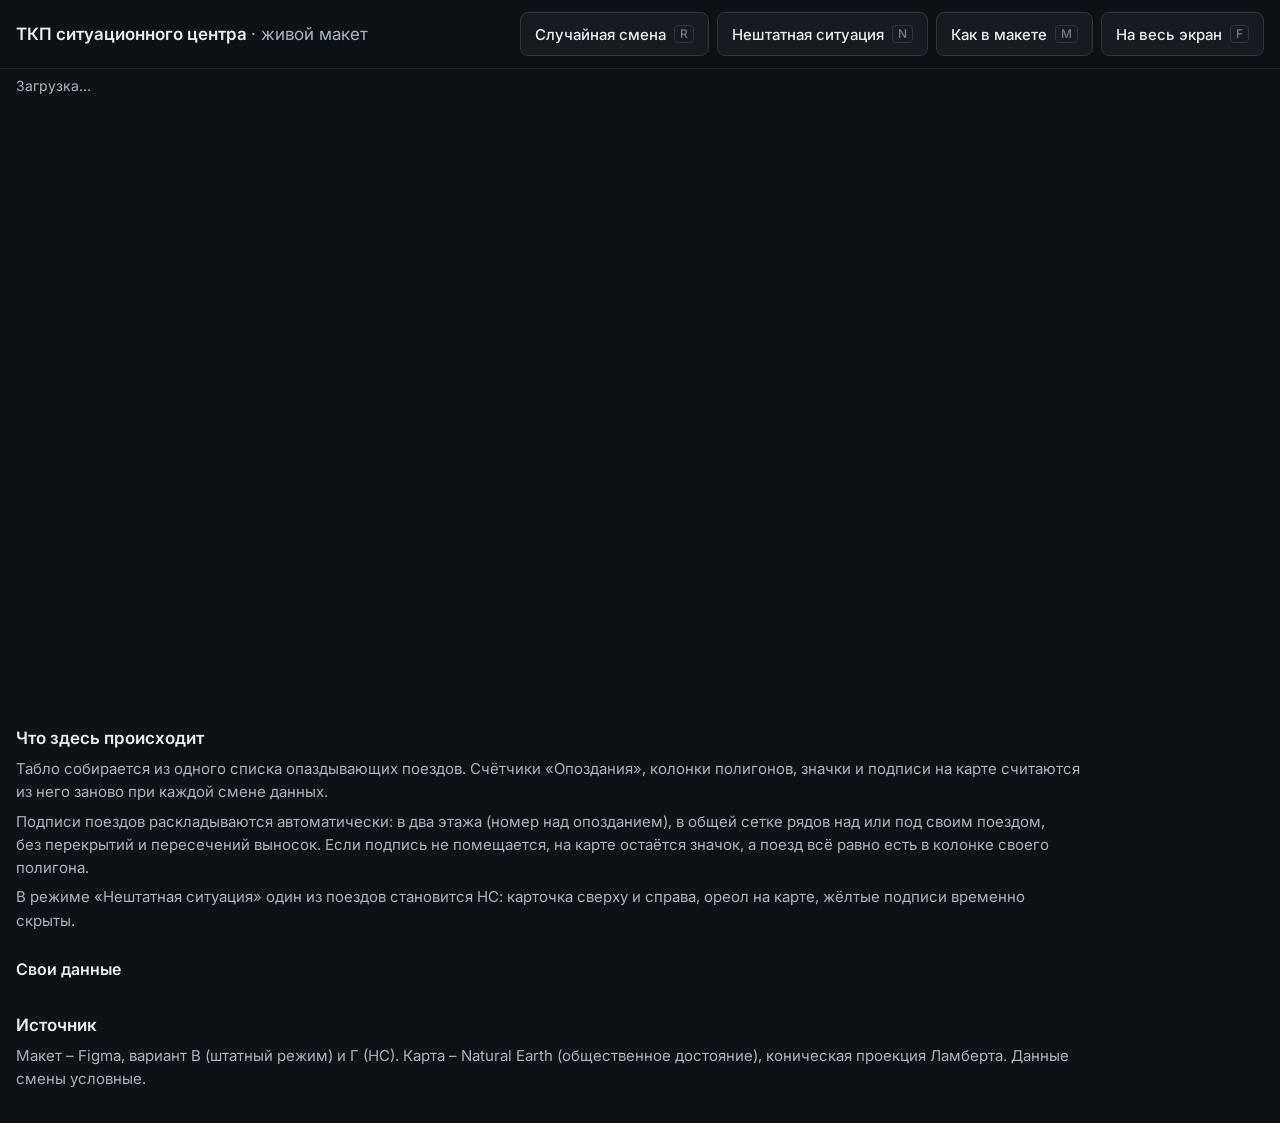
==== index.html @ 23604ded "Add files via upload" ====
<!doctype html>
<html lang="ru">
<head>
<meta charset="utf-8">
<meta name="viewport" content="width=device-width, initial-scale=1">
<title>ТКП ситуационного центра&nbsp;– демо</title>
<meta name="description" content="Табло коллективного пользования ситуационного центра железной дороги: макет, который сам пересчитывается и раскладывает подписи при любых данных смены.">
<meta property="og:title" content="ТКП ситуационного центра – демо">
<meta property="og:description" content="Табло 5400×2500 собирается из данных смены: счётчики, колонки полигонов, карта и подписи поездов.">
<link rel="preconnect" href="https://fonts.googleapis.com">
<link rel="preconnect" href="https://fonts.gstatic.com" crossorigin>
<link href="https://fonts.googleapis.com/css2?family=Inter:wght@400;500;600;700&amp;display=block" rel="stylesheet">
<link rel="stylesheet" href="css/board.css">
</head>
<body>
<header class="bar">
  <h1>ТКП ситуационного центра <span>· живой макет</span></h1>
  <div class="btns" role="group" aria-label="Управление">
    <button class="btn" id="rand" type="button">Случайная смена <kbd>R</kbd></button>
    <button class="btn" id="ns" type="button" aria-pressed="false">Нештатная ситуация <kbd>N</kbd></button>
    <button class="btn" id="sample" type="button">Как в&nbsp;макете <kbd>M</kbd></button>
    <button class="btn" id="full" type="button">На&nbsp;весь экран <kbd>F</kbd></button>
  </div>
</header>
<p class="stat" id="stat" aria-live="polite">Загрузка…</p>
<main class="stage">
  <div class="board-wrap" id="wrap"><div class="board" id="board"></div></div>
</main>
<section class="foot">
  <h2>Что здесь происходит</h2>
  <p>Табло собирается из&nbsp;одного списка опаздывающих поездов. Счётчики «Опоздания», колонки полигонов, значки и&nbsp;подписи на&nbsp;карте считаются из&nbsp;него заново при&nbsp;каждой смене данных.</p>
  <p>Подписи поездов раскладываются автоматически: в&nbsp;два этажа (номер над&nbsp;опозданием), в&nbsp;общей сетке рядов над&nbsp;или&nbsp;под&nbsp;своим поездом, без&nbsp;перекрытий и&nbsp;пересечений выносок. Если подпись не&nbsp;помещается, на&nbsp;карте остаётся значок, а&nbsp;поезд всё равно есть в&nbsp;колонке своего полигона.</p>
  <p>В&nbsp;режиме «Нештатная ситуация» один из&nbsp;поездов становится НС: карточка сверху и&nbsp;справа, ореол на&nbsp;карте, жёлтые подписи временно скрыты.</p>
  <details>
    <summary>Свои данные</summary>
    <p>Поправьте список поездов или&nbsp;другие поля и&nbsp;нажмите «Показать». Станция должна быть из&nbsp;каталога ниже.</p>
    <textarea id="json" spellcheck="false" aria-label="Данные смены в формате JSON"></textarea>
    <p><button class="btn" id="apply" type="button">Показать</button></p>
    <p class="err" id="err" hidden></p>
    <p><b>Каталог станций:</b> <span id="stations"></span></p>
  </details>
  <h2>Источник</h2>
  <p>Макет&nbsp;– Figma, вариант В&nbsp;(штатный режим) и&nbsp;Г (НС). Карта&nbsp;– Natural Earth (общественное достояние), коническая проекция Ламберта. Данные смены условные.</p>
</section>
<script type="module" src="js/app.js"></script>
</body>
</html>
---- css/board.css ----
[hidden]{display:none!important}
:root{
  --bg:#0e1116; --panel:#161b22; --line:#1f2630; --line2:#2b3440;
  --text:#e8edf2; --sec:#a9b3bf; --mut:#6e7886;
  --amb:#f2b233; --red:#ff4040; --rbg:#1a0507; --green:#3ccb7f; --orange:#ff7a1a;
  color-scheme:dark;
}
*{box-sizing:border-box;margin:0}
html{background:var(--bg)}
body{background:var(--bg);color:var(--text);font-family:Inter,system-ui,sans-serif;-webkit-font-smoothing:antialiased}
::selection{background:var(--amb);color:var(--bg)}

/* ---------- обвязка демо ---------- */
.bar{display:flex;flex-wrap:wrap;gap:10px 16px;align-items:center;padding:12px 16px;border-bottom:1px solid var(--line)}
.bar h1{font-size:17px;font-weight:600;margin-right:auto;line-height:1.3}
.bar h1 span{color:var(--sec);font-weight:400}
.btns{display:flex;flex-wrap:wrap;gap:8px}
.btn{font:500 15px/1 Inter,system-ui,sans-serif;color:var(--text);background:var(--panel);border:1px solid var(--line2);
  border-radius:8px;padding:11px 14px;cursor:pointer;min-height:44px;display:inline-flex;gap:8px;align-items:center}
.btn:hover{border-color:var(--sec)}
.btn[aria-pressed="true"]{background:#2a1013;border-color:var(--red);color:#fff}
.btn kbd{font:inherit;font-size:12px;color:var(--mut);border:1px solid var(--line2);border-radius:4px;padding:2px 5px}
.btn:focus-visible,summary:focus-visible,textarea:focus-visible{outline:3px solid var(--amb);outline-offset:2px}
.stat{font-size:14px;color:var(--sec);padding:8px 16px 0;min-height:30px;font-variant-numeric:tabular-nums}
.stat b{color:var(--text);font-weight:600}
.stage{padding:12px 16px 16px}
.board-wrap{position:relative;width:100%;aspect-ratio:5400/2500;overflow:hidden;border-radius:6px;background:var(--bg)}
.foot{padding:0 16px 32px;max-width:1100px;color:var(--sec);font-size:15px;line-height:1.55}
.foot h2{font-size:17px;color:var(--text);font-weight:600;margin:20px 0 6px}
.foot p+p{margin-top:6px}
.foot code{font-size:13px;color:var(--text)}
details{margin-top:16px}
summary{cursor:pointer;color:var(--text);font-weight:600;font-size:16px;min-height:44px;display:flex;align-items:center}
textarea{width:100%;min-height:320px;background:var(--panel);color:var(--text);border:1px solid var(--line2);border-radius:8px;
  padding:12px;font:13px/1.45 ui-monospace,Consolas,monospace;caret-color:var(--amb);border-color:var(--mut)}
.err{color:var(--red);margin-top:8px}
body.present .bar,body.present .stat,body.present .foot{display:none}
body.present .stage{padding:0}
body.present .board-wrap{border-radius:0}

/* ---------- табло 5400×2500 (координаты – px табло, как в Figma) ---------- */
.board{position:absolute;left:0;top:0;width:5400px;height:2500px;transform-origin:0 0;background:var(--bg);
  white-space:nowrap}
.board p{margin:0}
.z{position:absolute;background:var(--panel);border-radius:20px;overflow:hidden}
.row{display:flex;align-items:center}
.mk{flex:none;display:block}
.mk-r{display:inline-flex;align-items:center;justify-content:center;background:var(--red);color:var(--rbg);font-weight:700;line-height:1}
.amb{color:var(--amb)} .red{color:var(--red)} .sec{color:var(--sec)} .mut{color:var(--mut)} .sb{font-weight:600}

.z1{left:3240px;top:0;width:2160px;height:238px;background:var(--line);border-radius:0}
.z1-in{position:absolute;left:60px;top:28px;display:flex;gap:40px;align-items:center}
.z1-time{font-size:120px;font-weight:700;line-height:144px}
.z1-date{font-size:76px;font-weight:500;line-height:91px;color:var(--sec)}
.z1-fresh{display:flex;flex-direction:column;align-items:flex-end;font-size:76px;font-weight:500;line-height:91px}
.z1-fresh .row{gap:14px}
.stale{color:var(--orange)}

.z2{left:856px;top:12px;width:2360px;height:112px;z-index:2}
.z2-ok{position:absolute;left:40px;top:11px;gap:18px;font-size:75px;font-weight:600;line-height:90px}
.z2-ns{height:300px;background:#5a0f14;box-shadow:inset 0 0 0 8px var(--red);color:#fff}
.z2-ns>.mk-r{position:absolute;left:56px;top:70px}
.ns-title,.ns-min{position:absolute;top:21px;font-size:96px;font-weight:700;line-height:110px}
.ns-sub,.ns-min-sub{position:absolute;top:167px;font-size:75px;line-height:86px}
.ns-title,.ns-sub{left:256px}
.ns-min,.ns-min-sub{right:120px;text-align:right}

.z3{left:3240px;top:262px;width:1304px;height:370px;padding:5px 44px}
.z3-row{display:flex;justify-content:space-between;align-items:center;font-size:75px;line-height:90px}
.z3-row .row{gap:16px}
.z3-head{color:var(--sec)} .z3-head p:first-child{font-weight:500}
.z3-num{font-size:80px;line-height:90px} .z3-num b{font-weight:600} .z3-num .sep{color:var(--sec)}

.z4{left:856px;top:148px;width:2360px;height:1410px}
.map-base,.map-svg{position:absolute;left:0;top:0;width:2360px;height:1410px}
.map-mk{position:absolute}
.lbl{position:absolute;height:180px;padding:4px 16px;background:rgba(14,17,22,.85);border-radius:12px;display:flex;flex-direction:column;
  justify-content:center;font-size:75px;font-weight:600;line-height:1.15;overflow:hidden}
.lbl-ns{width:390px;height:100px;flex-direction:row;align-items:center;gap:22px;background:rgba(26,5,7,.95);box-shadow:inset 0 0 0 5px var(--red)}

.z5{left:3240px;top:656px;width:1304px;height:906px;padding:2px 44px;font-size:73px;line-height:88px}
.z5 hr{border:0;height:3px;background:var(--line2);margin:0}
.z5 .kv{display:flex;justify-content:space-between;align-items:baseline;padding-top:4px;color:var(--sec)}
.z5 .kv .row{gap:14px}
.z5 .kv b{font-size:90px;line-height:100px;font-weight:600;color:var(--text)}
.z5 .kv b.amb{color:var(--amb)}
.z5 .sub{color:var(--sec)}
.z5 .sub:last-child{padding-bottom:4px}
.z5-ns{padding:74px 44px;box-shadow:inset 0 0 0 8px var(--red);color:var(--text);display:flex;flex-direction:column;gap:14px}
.z5-ns hr{background:var(--line);margin:20px 0}
.z5-ns .log{display:flex;gap:20px} .z5-ns .log .t{width:200px;color:var(--sec);font-weight:500}
.z5-ns .log.next{font-weight:600} .z5-ns .log.next .t{color:var(--amb);font-weight:600}

.z6{top:1582px;width:718px;height:906px;padding:12px 20px}
.z6-name{font-size:73px;font-weight:600;line-height:87px}
.z6 .st{gap:12px;font-size:73px;font-weight:500;line-height:87px}
.z6-tr{font-size:57px;line-height:68px;color:var(--sec)}
.z6 hr{border:0;height:3px;background:var(--line);margin:14px 0 10px}
.t-row{display:flex;gap:12px;font-size:57px;line-height:68px;overflow:hidden}
.t-row b{font-weight:600;flex:none}
.t-row span{min-width:0;overflow:hidden;text-overflow:ellipsis}

.z7,.z8{background:none;display:flex;flex-direction:column;gap:24px;width:820px;border-radius:0;overflow:hidden}
.z7{left:12px;top:12px;height:2126px} .z8{left:4568px;top:262px;height:1876px}
.card{background:var(--panel);border-radius:20px;padding:28px 20px 32px 28px;font-size:76px;line-height:91px;white-space:normal}
.card .name{font-weight:600}
.card .ev{display:flex;gap:14px;align-items:flex-start;color:var(--amb);font-weight:500}
.card .ev .mk{margin-top:16px}
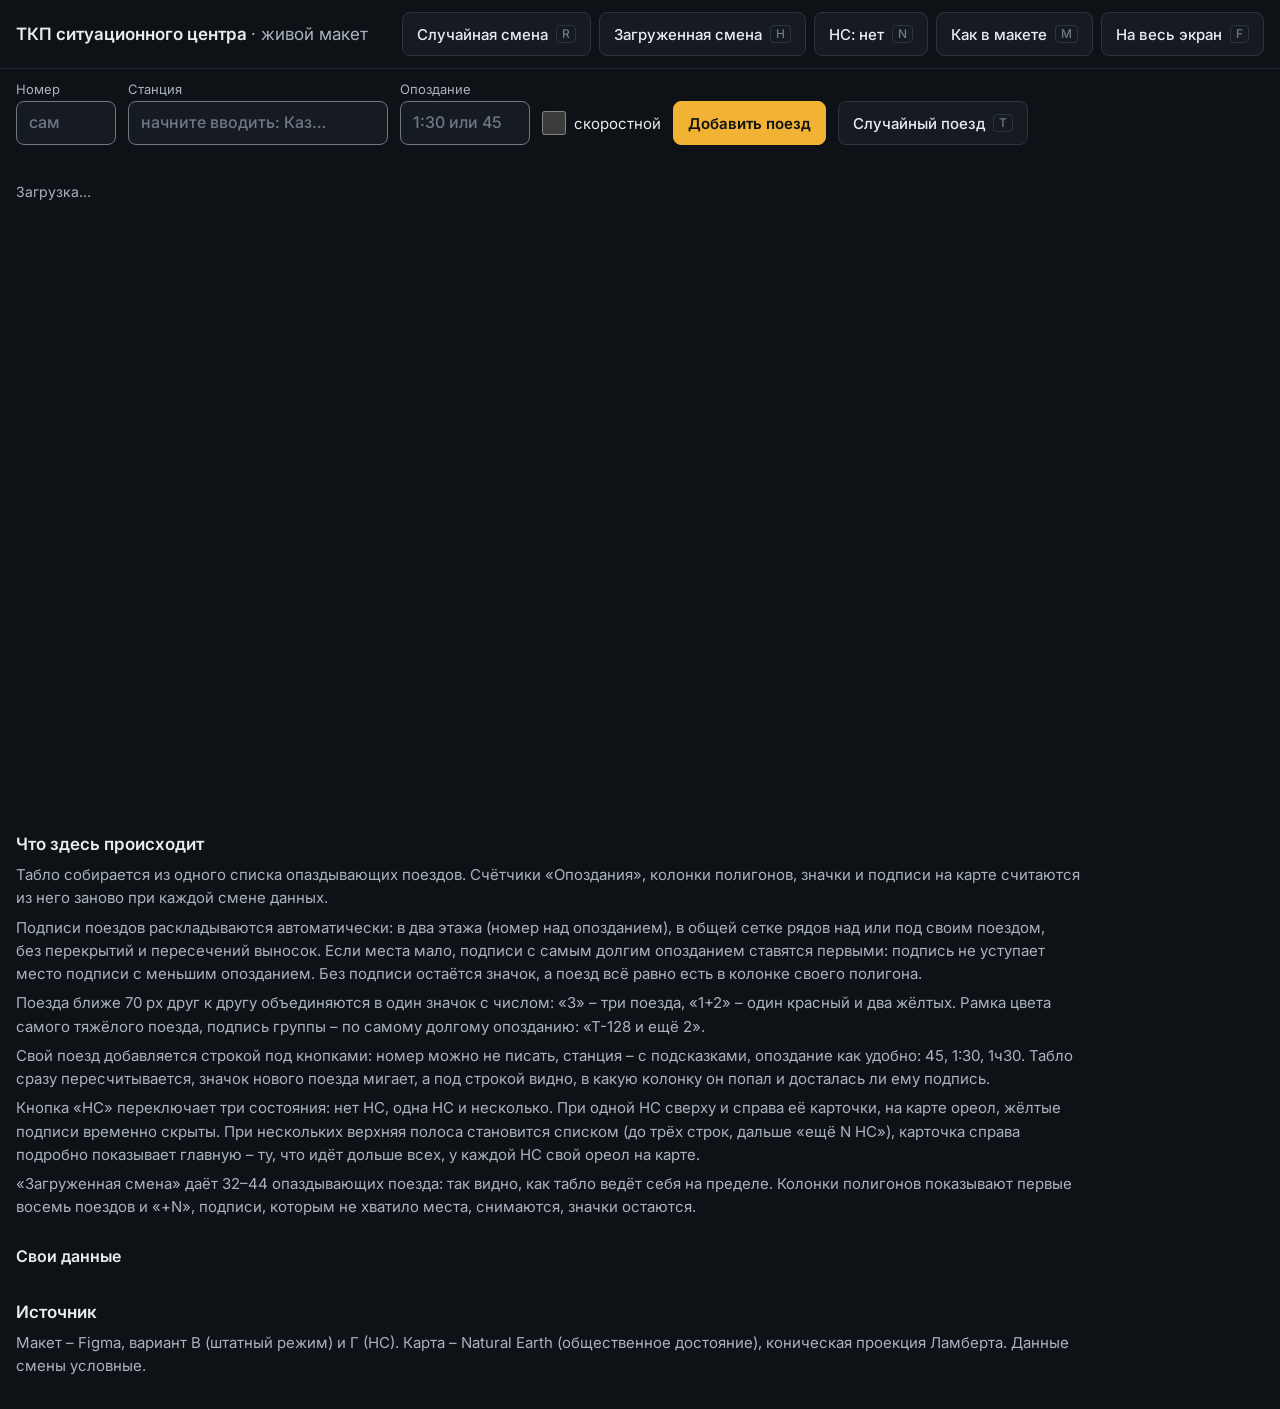
==== commit 091414a7: "Add files via upload" ====
--- a/index.html
+++ b/index.html
@@ -17,11 +17,23 @@
   <h1>ТКП ситуационного центра <span>· живой макет</span></h1>
   <div class="btns" role="group" aria-label="Управление">
     <button class="btn" id="rand" type="button">Случайная смена <kbd>R</kbd></button>
-    <button class="btn" id="ns" type="button" aria-pressed="false">Нештатная ситуация <kbd>N</kbd></button>
+    <button class="btn" id="heavy" type="button" aria-pressed="false">Загруженная смена <kbd>H</kbd></button>
+    <button class="btn" id="ns" type="button" aria-pressed="false"><span id="ns-txt">НС: нет</span> <kbd>N</kbd></button>
     <button class="btn" id="sample" type="button">Как в&nbsp;макете <kbd>M</kbd></button>
     <button class="btn" id="full" type="button">На&nbsp;весь экран <kbd>F</kbd></button>
   </div>
 </header>
+<form class="add" id="add" autocomplete="off" aria-label="Добавить поезд на табло">
+  <label class="f f-id"><span>Номер</span><input id="a-id" placeholder="сам" maxlength="9"></label>
+  <label class="f f-st"><span>Станция</span><input id="a-st" list="st-list" placeholder="начните вводить: Каз…"></label>
+  <datalist id="st-list"></datalist>
+  <label class="f f-dl"><span>Опоздание</span><input id="a-dl" placeholder="1:30 или 45"></label>
+  <label class="chk"><input type="checkbox" id="a-sp"> скоростной</label>
+  <button class="btn btn-acc" type="submit">Добавить поезд</button>
+  <button class="btn" type="button" id="a-rand">Случайный поезд <kbd>T</kbd></button>
+  <p class="add-msg" id="a-msg" aria-live="polite"></p>
+  <div class="chips" id="a-list"></div>
+</form>
 <p class="stat" id="stat" aria-live="polite">Загрузка…</p>
 <main class="stage">
   <div class="board-wrap" id="wrap"><div class="board" id="board"></div></div>
@@ -29,11 +41,14 @@
 <section class="foot">
   <h2>Что здесь происходит</h2>
   <p>Табло собирается из&nbsp;одного списка опаздывающих поездов. Счётчики «Опоздания», колонки полигонов, значки и&nbsp;подписи на&nbsp;карте считаются из&nbsp;него заново при&nbsp;каждой смене данных.</p>
-  <p>Подписи поездов раскладываются автоматически: в&nbsp;два этажа (номер над&nbsp;опозданием), в&nbsp;общей сетке рядов над&nbsp;или&nbsp;под&nbsp;своим поездом, без&nbsp;перекрытий и&nbsp;пересечений выносок. Если подпись не&nbsp;помещается, на&nbsp;карте остаётся значок, а&nbsp;поезд всё равно есть в&nbsp;колонке своего полигона.</p>
-  <p>В&nbsp;режиме «Нештатная ситуация» один из&nbsp;поездов становится НС: карточка сверху и&nbsp;справа, ореол на&nbsp;карте, жёлтые подписи временно скрыты.</p>
+  <p>Подписи поездов раскладываются автоматически: в&nbsp;два этажа (номер над&nbsp;опозданием), в&nbsp;общей сетке рядов над&nbsp;или&nbsp;под&nbsp;своим поездом, без&nbsp;перекрытий и&nbsp;пересечений выносок. Если места мало, подписи с&nbsp;самым долгим опозданием ставятся первыми: подпись не&nbsp;уступает место подписи с&nbsp;меньшим опозданием. Без&nbsp;подписи остаётся значок, а&nbsp;поезд всё равно есть в&nbsp;колонке своего полигона.</p>
+  <p>Поезда ближе 70&nbsp;px друг к&nbsp;другу объединяются в&nbsp;один значок с&nbsp;числом: «3»&nbsp;– три поезда, «1+2»&nbsp;– один красный и&nbsp;два жёлтых. Рамка цвета самого тяжёлого поезда, подпись группы&nbsp;– по&nbsp;самому долгому опозданию: «Т-128 и&nbsp;ещё 2».</p>
+  <p>Свой поезд добавляется строкой под кнопками: номер можно не&nbsp;писать, станция&nbsp;– с&nbsp;подсказками, опоздание как&nbsp;удобно: 45, 1:30, 1ч30. Табло сразу пересчитывается, значок нового поезда мигает, а&nbsp;под строкой видно, в&nbsp;какую колонку он&nbsp;попал и&nbsp;досталась&nbsp;ли ему подпись.</p>
+  <p>Кнопка «НС» переключает три состояния: нет НС, одна НС и&nbsp;несколько. При&nbsp;одной НС сверху и&nbsp;справа её&nbsp;карточки, на&nbsp;карте ореол, жёлтые подписи временно скрыты. При&nbsp;нескольких верхняя полоса становится списком (до&nbsp;трёх строк, дальше «ещё N НС»), карточка справа подробно показывает главную&nbsp;– ту, что идёт дольше всех, у&nbsp;каждой НС свой ореол на&nbsp;карте.</p>
+  <p>«Загруженная смена» даёт 32–44 опаздывающих поезда: так видно, как табло ведёт себя на&nbsp;пределе. Колонки полигонов показывают первые восемь поездов и&nbsp;«+N», подписи, которым не&nbsp;хватило места, снимаются, значки остаются.</p>
   <details>
     <summary>Свои данные</summary>
-    <p>Поправьте список поездов или&nbsp;другие поля и&nbsp;нажмите «Показать». Станция должна быть из&nbsp;каталога ниже.</p>
+    <p>Поправьте список поездов или&nbsp;другие поля и&nbsp;нажмите «Показать». Станция&nbsp;– из&nbsp;каталога ниже, или&nbsp;укажите у&nbsp;поезда свои координаты: <code>"lat": 55.75, "lon": 37.62</code>. Полигон определится по&nbsp;карте сам. Обязательны только <code>id</code>, <code>delay</code> (минуты) и&nbsp;станция или&nbsp;координаты.</p>
     <textarea id="json" spellcheck="false" aria-label="Данные смены в формате JSON"></textarea>
     <p><button class="btn" id="apply" type="button">Показать</button></p>
     <p class="err" id="err" hidden></p>
--- a/css/board.css
+++ b/css/board.css
@@ -21,6 +21,30 @@
 .btn[aria-pressed="true"]{background:#2a1013;border-color:var(--red);color:#fff}
 .btn kbd{font:inherit;font-size:12px;color:var(--mut);border:1px solid var(--line2);border-radius:4px;padding:2px 5px}
 .btn:focus-visible,summary:focus-visible,textarea:focus-visible{outline:3px solid var(--amb);outline-offset:2px}
+.add{display:flex;flex-wrap:wrap;gap:10px 12px;align-items:flex-end;padding:12px 16px 0}
+.f{display:flex;flex-direction:column;gap:4px;font-size:13px;color:var(--sec)}
+.f input{font:500 16px/1.2 Inter,system-ui,sans-serif;color:var(--text);background:var(--panel);border:1px solid var(--mut);
+  border-radius:8px;padding:11px 12px;min-height:44px;caret-color:var(--amb)}
+.f input::placeholder{color:var(--mut)}
+.f input:focus-visible,.chk input:focus-visible{outline:3px solid var(--amb);outline-offset:1px}
+.f-id input{width:100px} .f-st input{width:260px} .f-dl input{width:130px}
+.f input[aria-invalid="true"]{border-color:var(--red)}
+.chk{display:flex;align-items:center;gap:8px;min-height:44px;font-size:15px;color:var(--text);cursor:pointer}
+.chk input{width:24px;height:24px;accent-color:var(--amb)}
+.btn-acc{background:var(--amb);color:var(--bg);border-color:var(--amb);font-weight:600}
+.btn-acc:hover{border-color:#fff}
+.add-msg{flex-basis:100%;font-size:14px;color:var(--sec);min-height:20px}
+.add-msg.bad{color:var(--red)} .add-msg b{color:var(--text);font-weight:600}
+.chips{flex-basis:100%;display:flex;flex-wrap:wrap;gap:6px}
+.chips:empty{display:none}
+.chip{display:inline-flex;align-items:center;gap:6px;font-size:14px;background:var(--panel);border:1px solid var(--line2);border-radius:999px;padding:2px 4px 2px 12px}
+.chip button{font:inherit;color:var(--sec);background:none;border:0;border-radius:999px;min-width:32px;min-height:32px;cursor:pointer}
+.chip button:hover{color:var(--text);background:var(--line2)}
+.chip button:focus-visible{outline:2px solid var(--amb)}
+body.present .add{display:none}
+@keyframes flash{0%,100%{outline-color:rgba(242,178,51,0)}30%,70%{outline-color:rgba(242,178,51,1)}}
+.board .flash{outline:14px solid rgba(242,178,51,0);outline-offset:14px;border-radius:16px;animation:flash 1.2s ease-in-out 2}
+@media (prefers-reduced-motion:reduce){.board .flash{animation:none;outline-color:var(--amb)}}
 .stat{font-size:14px;color:var(--sec);padding:8px 16px 0;min-height:30px;font-variant-numeric:tabular-nums}
 .stat b{color:var(--text);font-weight:600}
 .stage{padding:12px 16px 16px}
@@ -106,3 +130,18 @@
 .card .name{font-weight:600}
 .card .ev{display:flex;gap:14px;align-items:flex-start;color:var(--amb);font-weight:500}
 .card .ev .mk{margin-top:16px}
+
+/* несколько НС */
+.z2-multi{padding:12px 44px}
+.ns-row{display:flex;align-items:center;gap:24px;height:92px}
+.ns-txt{flex:1;min-width:0;font-size:75px;line-height:90px;overflow:hidden;text-overflow:ellipsis}
+.ns-txt b{font-weight:700}
+.ns-t{font-size:75px;font-weight:700;line-height:90px}
+.z5-multi{padding:20px 44px}
+.ns-head{display:flex;justify-content:space-between;font-weight:700}
+
+/* группа поездов на карте: плашка с числом (красные + жёлтые) */
+.grp{height:72.8px;border-radius:14px;background:var(--bg);box-shadow:inset 0 0 0 6px var(--amb);display:flex;align-items:center;
+  justify-content:center;gap:2px;font-size:52px;font-weight:700;line-height:1}
+.grp-r{box-shadow:inset 0 0 0 6px var(--red)}
+.grp i{font-style:normal;color:var(--sec);font-weight:600}
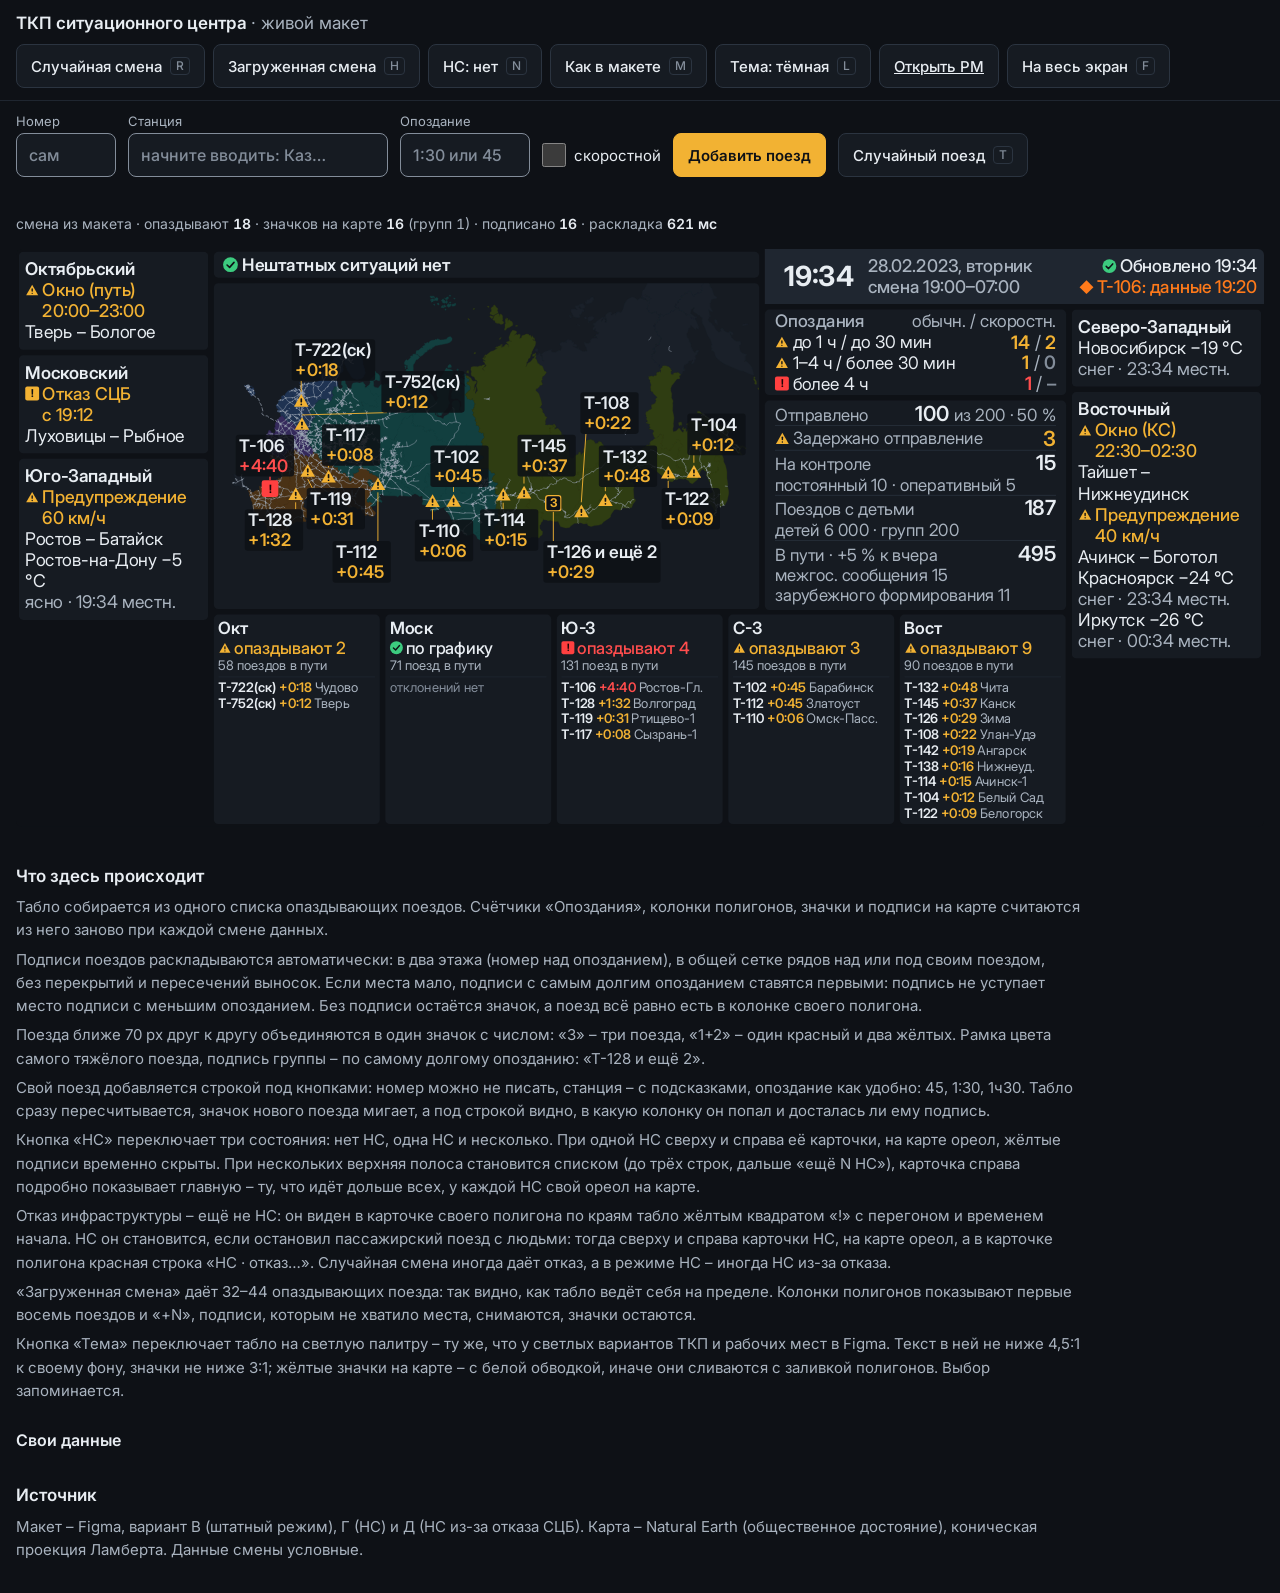
==== commit bfdc1b40: "Add files via upload" ====
--- a/index.html
+++ b/index.html
@@ -11,6 +11,7 @@
 <link rel="preconnect" href="https://fonts.gstatic.com" crossorigin>
 <link href="https://fonts.googleapis.com/css2?family=Inter:wght@400;500;600;700&amp;display=block" rel="stylesheet">
 <link rel="stylesheet" href="css/board.css">
+<script>try{var t=new URLSearchParams(location.search).get("theme")||localStorage.getItem("tkp-theme");if(t==="light")document.documentElement.dataset.theme="light"}catch(e){}</script>
 </head>
 <body>
 <header class="bar">
@@ -20,6 +21,8 @@
     <button class="btn" id="heavy" type="button" aria-pressed="false">Загруженная смена <kbd>H</kbd></button>
     <button class="btn" id="ns" type="button" aria-pressed="false"><span id="ns-txt">НС: нет</span> <kbd>N</kbd></button>
     <button class="btn" id="sample" type="button">Как в&nbsp;макете <kbd>M</kbd></button>
+    <button class="btn" id="theme" type="button" aria-pressed="false"><span id="theme-txt">Тема: тёмная</span> <kbd>L</kbd></button>
+    <a class="btn" href="rm.html" target="rm">Открыть РМ</a>
     <button class="btn" id="full" type="button">На&nbsp;весь экран <kbd>F</kbd></button>
   </div>
 </header>
@@ -45,7 +48,9 @@
   <p>Поезда ближе 70&nbsp;px друг к&nbsp;другу объединяются в&nbsp;один значок с&nbsp;числом: «3»&nbsp;– три поезда, «1+2»&nbsp;– один красный и&nbsp;два жёлтых. Рамка цвета самого тяжёлого поезда, подпись группы&nbsp;– по&nbsp;самому долгому опозданию: «Т-128 и&nbsp;ещё 2».</p>
   <p>Свой поезд добавляется строкой под кнопками: номер можно не&nbsp;писать, станция&nbsp;– с&nbsp;подсказками, опоздание как&nbsp;удобно: 45, 1:30, 1ч30. Табло сразу пересчитывается, значок нового поезда мигает, а&nbsp;под строкой видно, в&nbsp;какую колонку он&nbsp;попал и&nbsp;досталась&nbsp;ли ему подпись.</p>
   <p>Кнопка «НС» переключает три состояния: нет НС, одна НС и&nbsp;несколько. При&nbsp;одной НС сверху и&nbsp;справа её&nbsp;карточки, на&nbsp;карте ореол, жёлтые подписи временно скрыты. При&nbsp;нескольких верхняя полоса становится списком (до&nbsp;трёх строк, дальше «ещё N НС»), карточка справа подробно показывает главную&nbsp;– ту, что идёт дольше всех, у&nbsp;каждой НС свой ореол на&nbsp;карте.</p>
+  <p>Отказ инфраструктуры&nbsp;– ещё не&nbsp;НС: он&nbsp;виден в&nbsp;карточке своего полигона по&nbsp;краям табло жёлтым квадратом «!» с&nbsp;перегоном и&nbsp;временем начала. НС он&nbsp;становится, если остановил пассажирский поезд с&nbsp;людьми: тогда сверху и&nbsp;справа карточки НС, на&nbsp;карте ореол, а&nbsp;в&nbsp;карточке полигона красная строка «НС · отказ…». Случайная смена иногда даёт отказ, а&nbsp;в&nbsp;режиме НС&nbsp;– иногда НС из-за&nbsp;отказа.</p>
   <p>«Загруженная смена» даёт 32–44 опаздывающих поезда: так видно, как табло ведёт себя на&nbsp;пределе. Колонки полигонов показывают первые восемь поездов и&nbsp;«+N», подписи, которым не&nbsp;хватило места, снимаются, значки остаются.</p>
+  <p>Кнопка «Тема» переключает табло на&nbsp;светлую палитру&nbsp;– ту&nbsp;же, что у&nbsp;светлых вариантов ТКП и&nbsp;рабочих мест в&nbsp;Figma. Текст в&nbsp;ней не&nbsp;ниже 4,5:1 к&nbsp;своему фону, значки не&nbsp;ниже 3:1; жёлтые значки на&nbsp;карте&nbsp;– с&nbsp;белой обводкой, иначе они сливаются с&nbsp;заливкой полигонов. Выбор запоминается.</p>
   <details>
     <summary>Свои данные</summary>
     <p>Поправьте список поездов или&nbsp;другие поля и&nbsp;нажмите «Показать». Станция&nbsp;– из&nbsp;каталога ниже, или&nbsp;укажите у&nbsp;поезда свои координаты: <code>"lat": 55.75, "lon": 37.62</code>. Полигон определится по&nbsp;карте сам. Обязательны только <code>id</code>, <code>delay</code> (минуты) и&nbsp;станция или&nbsp;координаты.</p>
@@ -55,8 +60,10 @@
     <p><b>Каталог станций:</b> <span id="stations"></span></p>
   </details>
   <h2>Источник</h2>
-  <p>Макет&nbsp;– Figma, вариант В&nbsp;(штатный режим) и&nbsp;Г (НС). Карта&nbsp;– Natural Earth (общественное достояние), коническая проекция Ламберта. Данные смены условные.</p>
+  <p>Макет&nbsp;– Figma, вариант В&nbsp;(штатный режим), Г&nbsp;(НС) и&nbsp;Д (НС из-за&nbsp;отказа СЦБ). Карта&nbsp;– Natural Earth (общественное достояние), коническая проекция Ламберта. Данные смены условные.</p>
 </section>
-<script type="module" src="js/app.js"></script>
+<!-- обычные скрипты, а не модули: так страница открывается и двойным кликом (file:///). Собираются tools/build.py из js/*.js -->
+<script src="data/data.js"></script>
+<script src="js/bundle.js"></script>
 </body>
 </html>
--- a/css/board.css
+++ b/css/board.css
@@ -1,9 +1,27 @@
 [hidden]{display:none!important}
 :root{
   --bg:#0e1116; --panel:#161b22; --line:#1f2630; --line2:#2b3440;
-  --text:#e8edf2; --sec:#a9b3bf; --mut:#6e7886;
-  --amb:#f2b233; --red:#ff4040; --rbg:#1a0507; --green:#3ccb7f; --orange:#ff7a1a;
+  --text:#e8edf2; --sec:#a9b3bf; --mut:#838d9a;
+  --amb:#f2b233; --red:#ff4d4d; --rbg:#1a0507; --green:#3ccb7f; --orange:#ff7a1a;
+  /* значки (заливка и знак) отдельно от текста: в светлой теме текст темнее, чем заливка значка */
+  --amb-mk:#f2b233; --red-mk:#ff4040; --green-mk:#3ccb7f; --orange-mk:#ff7a1a;
+  --glyph-a:#0e1116; --glyph-r:#1a0507; --glyph-g:#0e1116; --on-amb:#0e1116;
+  --ns-bg:#5a0f14; --pressed:#2a1013; --pressed-fg:#fff;
+  --lbl-bg:rgba(14,17,22,.85); --lbl-ns-bg:rgba(26,5,7,.95);
+  --ring:none; --ring-shadow:none;
   color-scheme:dark;
+}
+/* светлая тема – палитра светлых ТКП и РМ в Figma (контраст текста ≥ 4,5:1, значков ≥ 3:1) */
+:root[data-theme="light"]{
+  --bg:#f3f5f7; --panel:#ffffff; --line:#e4e8ed; --line2:#d3d9e0;
+  --text:#14181e; --sec:#4a5562; --mut:#5c6672;
+  --amb:#8a5600; --red:#c62828; --rbg:#fde7e7; --green:#15703f; --orange:#a84300;
+  --amb-mk:#c48600; --red-mk:#d92d2d; --green-mk:#178a4c; --orange-mk:#c85000;
+  --glyph-a:#fff; --glyph-r:#fff; --glyph-g:#fff; --on-amb:#fff;
+  --ns-bg:#c62828; --pressed:#fde7e7; --pressed-fg:#14181e;
+  --lbl-bg:rgba(243,245,247,.88); --lbl-ns-bg:rgba(253,231,231,.95);
+  --ring:#fff; --ring-shadow:0 0 0 6px #fff;
+  color-scheme:light;
 }
 *{box-sizing:border-box;margin:0}
 html{background:var(--bg)}
@@ -18,7 +36,7 @@
 .btn{font:500 15px/1 Inter,system-ui,sans-serif;color:var(--text);background:var(--panel);border:1px solid var(--line2);
   border-radius:8px;padding:11px 14px;cursor:pointer;min-height:44px;display:inline-flex;gap:8px;align-items:center}
 .btn:hover{border-color:var(--sec)}
-.btn[aria-pressed="true"]{background:#2a1013;border-color:var(--red);color:#fff}
+.btn[aria-pressed="true"]{background:var(--pressed);border-color:var(--red);color:var(--pressed-fg)}
 .btn kbd{font:inherit;font-size:12px;color:var(--mut);border:1px solid var(--line2);border-radius:4px;padding:2px 5px}
 .btn:focus-visible,summary:focus-visible,textarea:focus-visible{outline:3px solid var(--amb);outline-offset:2px}
 .add{display:flex;flex-wrap:wrap;gap:10px 12px;align-items:flex-end;padding:12px 16px 0}
@@ -31,7 +49,7 @@
 .f input[aria-invalid="true"]{border-color:var(--red)}
 .chk{display:flex;align-items:center;gap:8px;min-height:44px;font-size:15px;color:var(--text);cursor:pointer}
 .chk input{width:24px;height:24px;accent-color:var(--amb)}
-.btn-acc{background:var(--amb);color:var(--bg);border-color:var(--amb);font-weight:600}
+.btn-acc{background:var(--amb);color:var(--on-amb);border-color:var(--amb);font-weight:600}
 .btn-acc:hover{border-color:#fff}
 .add-msg{flex-basis:100%;font-size:14px;color:var(--sec);min-height:20px}
 .add-msg.bad{color:var(--red)} .add-msg b{color:var(--text);font-weight:600}
@@ -42,8 +60,8 @@
 .chip button:hover{color:var(--text);background:var(--line2)}
 .chip button:focus-visible{outline:2px solid var(--amb)}
 body.present .add{display:none}
-@keyframes flash{0%,100%{outline-color:rgba(242,178,51,0)}30%,70%{outline-color:rgba(242,178,51,1)}}
-.board .flash{outline:14px solid rgba(242,178,51,0);outline-offset:14px;border-radius:16px;animation:flash 1.2s ease-in-out 2}
+@keyframes flash{0%,100%{outline-color:transparent}30%,70%{outline-color:var(--amb-mk)}}
+.board .flash{outline:14px solid transparent;outline-offset:14px;border-radius:16px;animation:flash 1.2s ease-in-out 2}
 @media (prefers-reduced-motion:reduce){.board .flash{animation:none;outline-color:var(--amb)}}
 .stat{font-size:14px;color:var(--sec);padding:8px 16px 0;min-height:30px;font-variant-numeric:tabular-nums}
 .stat b{color:var(--text);font-weight:600}
@@ -69,20 +87,28 @@
 .z{position:absolute;background:var(--panel);border-radius:20px;overflow:hidden}
 .row{display:flex;align-items:center}
 .mk{flex:none;display:block}
-.mk-r{display:inline-flex;align-items:center;justify-content:center;background:var(--red);color:var(--rbg);font-weight:700;line-height:1}
+.mk-r{display:inline-flex;align-items:center;justify-content:center;background:var(--red-mk);color:var(--glyph-r);font-weight:700;line-height:1}
+.mk .b-a{fill:var(--amb-mk)} .mk .g-a{fill:var(--glyph-a)} .mk .b-g{fill:var(--green-mk)} .mk .g-g{stroke:var(--glyph-g)} .mk .b-o{fill:var(--orange-mk)}
+svg.mk{overflow:visible}
+/* светлая тема: значки на карте – с белой обводкой, иначе жёлтый к заливке полигона ниже 3:1 */
+.map-mk .b-a{stroke:var(--ring);stroke-width:7;stroke-linejoin:round;paint-order:stroke}
+span.map-mk.mk-r{box-shadow:var(--ring-shadow)}
+:root[data-theme="light"] .z2-ns .mk-r{background:#fff;color:var(--ns-bg)}
+#theme[aria-pressed="true"]{background:var(--panel);border-color:var(--line2);color:var(--text)}
 .amb{color:var(--amb)} .red{color:var(--red)} .sec{color:var(--sec)} .mut{color:var(--mut)} .sb{font-weight:600}
 
 .z1{left:3240px;top:0;width:2160px;height:238px;background:var(--line);border-radius:0}
-.z1-in{position:absolute;left:60px;top:28px;display:flex;gap:40px;align-items:center}
+/* как в Figma (Z1 В/Г): «Обновлено» прижато к правому краю (поле 28) и стоит по верхней строке даты */
+.z1-in{position:absolute;left:82px;right:28px;top:28px;display:flex;gap:60px;align-items:center}
 .z1-time{font-size:120px;font-weight:700;line-height:144px}
 .z1-date{font-size:76px;font-weight:500;line-height:91px;color:var(--sec)}
-.z1-fresh{display:flex;flex-direction:column;align-items:flex-end;font-size:76px;font-weight:500;line-height:91px}
+.z1-fresh{margin-left:auto;align-self:flex-start;display:flex;flex-direction:column;align-items:flex-end;font-size:76px;font-weight:500;line-height:91px}
 .z1-fresh .row{gap:14px}
 .stale{color:var(--orange)}
 
 .z2{left:856px;top:12px;width:2360px;height:112px;z-index:2}
 .z2-ok{position:absolute;left:40px;top:11px;gap:18px;font-size:75px;font-weight:600;line-height:90px}
-.z2-ns{height:300px;background:#5a0f14;box-shadow:inset 0 0 0 8px var(--red);color:#fff}
+.z2-ns{height:300px;background:var(--ns-bg);box-shadow:inset 0 0 0 8px var(--red-mk);color:#fff}
 .z2-ns>.mk-r{position:absolute;left:56px;top:70px}
 .ns-title,.ns-min{position:absolute;top:21px;font-size:96px;font-weight:700;line-height:110px}
 .ns-sub,.ns-min-sub{position:absolute;top:167px;font-size:75px;line-height:86px}
@@ -98,9 +124,9 @@
 .z4{left:856px;top:148px;width:2360px;height:1410px}
 .map-base,.map-svg{position:absolute;left:0;top:0;width:2360px;height:1410px}
 .map-mk{position:absolute}
-.lbl{position:absolute;height:180px;padding:4px 16px;background:rgba(14,17,22,.85);border-radius:12px;display:flex;flex-direction:column;
+.lbl{position:absolute;height:180px;padding:4px 16px;background:var(--lbl-bg);border-radius:12px;display:flex;flex-direction:column;
   justify-content:center;font-size:75px;font-weight:600;line-height:1.15;overflow:hidden}
-.lbl-ns{width:390px;height:100px;flex-direction:row;align-items:center;gap:22px;background:rgba(26,5,7,.95);box-shadow:inset 0 0 0 5px var(--red)}
+.lbl-ns{width:390px;height:100px;flex-direction:row;align-items:center;gap:22px;background:var(--lbl-ns-bg);box-shadow:inset 0 0 0 5px var(--red-mk)}
 
 .z5{left:3240px;top:656px;width:1304px;height:906px;padding:2px 44px;font-size:73px;line-height:88px}
 .z5 hr{border:0;height:3px;background:var(--line2);margin:0}
@@ -110,7 +136,7 @@
 .z5 .kv b.amb{color:var(--amb)}
 .z5 .sub{color:var(--sec)}
 .z5 .sub:last-child{padding-bottom:4px}
-.z5-ns{padding:74px 44px;box-shadow:inset 0 0 0 8px var(--red);color:var(--text);display:flex;flex-direction:column;gap:14px}
+.z5-ns{padding:74px 44px;box-shadow:inset 0 0 0 8px var(--red-mk);color:var(--text);display:flex;flex-direction:column;gap:14px}
 .z5-ns hr{background:var(--line);margin:20px 0}
 .z5-ns .log{display:flex;gap:20px} .z5-ns .log .t{width:200px;color:var(--sec);font-weight:500}
 .z5-ns .log.next{font-weight:600} .z5-ns .log.next .t{color:var(--amb);font-weight:600}
@@ -130,6 +156,8 @@
 .card .name{font-weight:600}
 .card .ev{display:flex;gap:14px;align-items:flex-start;color:var(--amb);font-weight:500}
 .card .ev .mk{margin-top:16px}
+.card .ev.red{color:var(--red)}
+.mk-q{background:var(--amb-mk);color:var(--glyph-a)}
 
 /* несколько НС */
 .z2-multi{padding:12px 44px}
@@ -141,7 +169,7 @@
 .ns-head{display:flex;justify-content:space-between;font-weight:700}
 
 /* группа поездов на карте: плашка с числом (красные + жёлтые) */
-.grp{height:72.8px;border-radius:14px;background:var(--bg);box-shadow:inset 0 0 0 6px var(--amb);display:flex;align-items:center;
+.grp{height:72.8px;border-radius:14px;background:var(--bg);box-shadow:inset 0 0 0 6px var(--amb-mk);display:flex;align-items:center;
   justify-content:center;gap:2px;font-size:52px;font-weight:700;line-height:1}
-.grp-r{box-shadow:inset 0 0 0 6px var(--red)}
+.grp-r{box-shadow:inset 0 0 0 6px var(--red-mk)}
 .grp i{font-style:normal;color:var(--sec);font-weight:600}
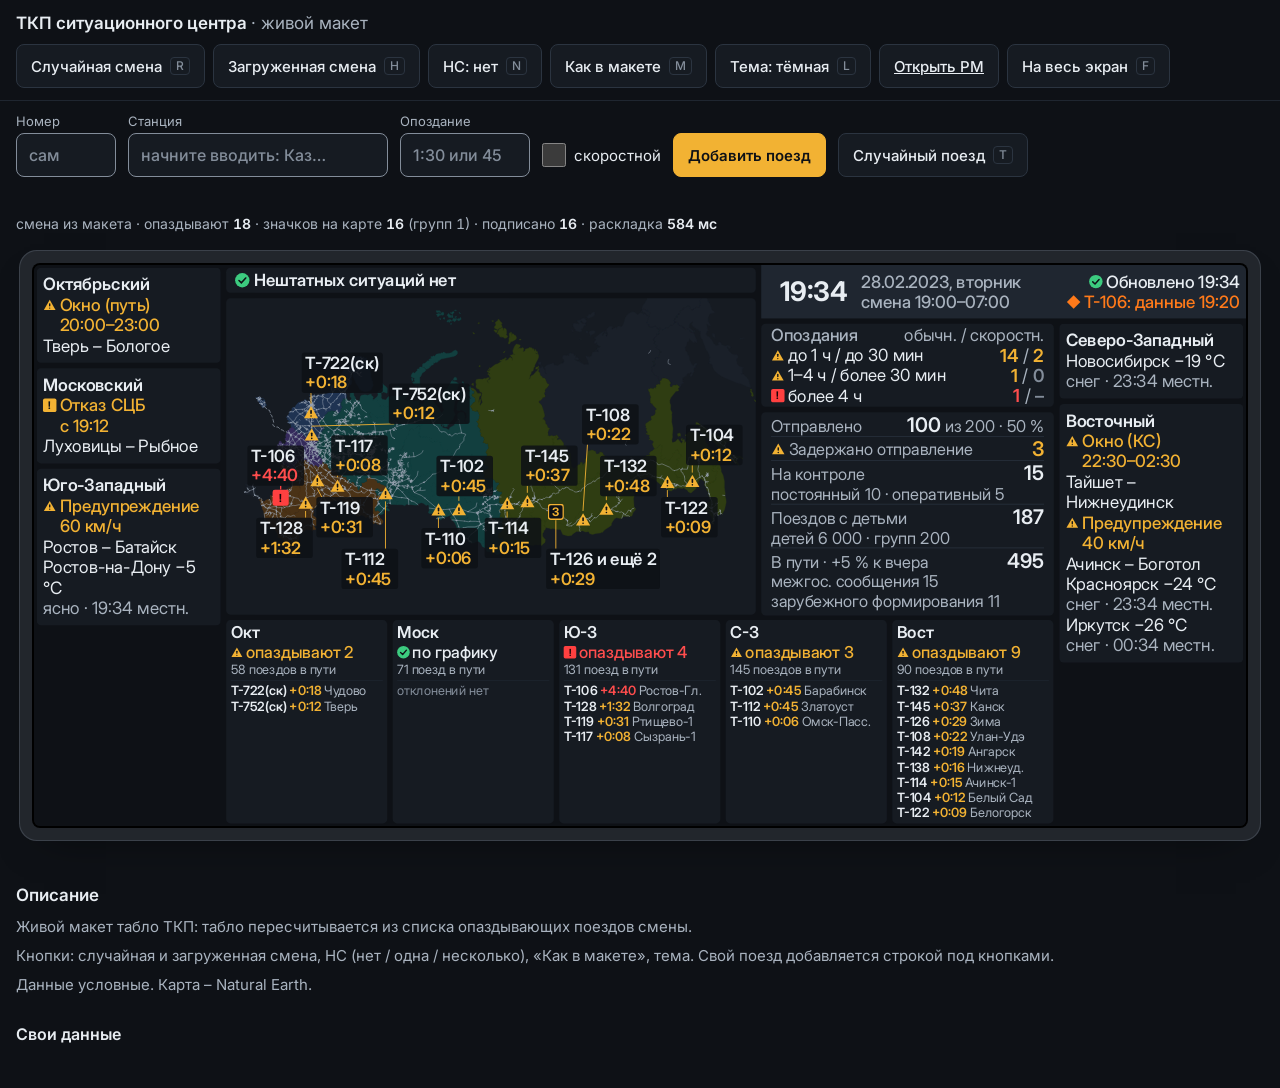
==== commit deb24849: "Add files via upload" ====
--- a/index.html
+++ b/index.html
@@ -42,25 +42,18 @@
   <div class="board-wrap" id="wrap"><div class="board" id="board"></div></div>
 </main>
 <section class="foot">
-  <h2>Что здесь происходит</h2>
-  <p>Табло собирается из&nbsp;одного списка опаздывающих поездов. Счётчики «Опоздания», колонки полигонов, значки и&nbsp;подписи на&nbsp;карте считаются из&nbsp;него заново при&nbsp;каждой смене данных.</p>
-  <p>Подписи поездов раскладываются автоматически: в&nbsp;два этажа (номер над&nbsp;опозданием), в&nbsp;общей сетке рядов над&nbsp;или&nbsp;под&nbsp;своим поездом, без&nbsp;перекрытий и&nbsp;пересечений выносок. Если места мало, подписи с&nbsp;самым долгим опозданием ставятся первыми: подпись не&nbsp;уступает место подписи с&nbsp;меньшим опозданием. Без&nbsp;подписи остаётся значок, а&nbsp;поезд всё равно есть в&nbsp;колонке своего полигона.</p>
-  <p>Поезда ближе 70&nbsp;px друг к&nbsp;другу объединяются в&nbsp;один значок с&nbsp;числом: «3»&nbsp;– три поезда, «1+2»&nbsp;– один красный и&nbsp;два жёлтых. Рамка цвета самого тяжёлого поезда, подпись группы&nbsp;– по&nbsp;самому долгому опозданию: «Т-128 и&nbsp;ещё 2».</p>
-  <p>Свой поезд добавляется строкой под кнопками: номер можно не&nbsp;писать, станция&nbsp;– с&nbsp;подсказками, опоздание как&nbsp;удобно: 45, 1:30, 1ч30. Табло сразу пересчитывается, значок нового поезда мигает, а&nbsp;под строкой видно, в&nbsp;какую колонку он&nbsp;попал и&nbsp;досталась&nbsp;ли ему подпись.</p>
-  <p>Кнопка «НС» переключает три состояния: нет НС, одна НС и&nbsp;несколько. При&nbsp;одной НС сверху и&nbsp;справа её&nbsp;карточки, на&nbsp;карте ореол, жёлтые подписи временно скрыты. При&nbsp;нескольких верхняя полоса становится списком (до&nbsp;трёх строк, дальше «ещё N НС»), карточка справа подробно показывает главную&nbsp;– ту, что идёт дольше всех, у&nbsp;каждой НС свой ореол на&nbsp;карте.</p>
-  <p>Отказ инфраструктуры&nbsp;– ещё не&nbsp;НС: он&nbsp;виден в&nbsp;карточке своего полигона по&nbsp;краям табло жёлтым квадратом «!» с&nbsp;перегоном и&nbsp;временем начала. НС он&nbsp;становится, если остановил пассажирский поезд с&nbsp;людьми: тогда сверху и&nbsp;справа карточки НС, на&nbsp;карте ореол, а&nbsp;в&nbsp;карточке полигона красная строка «НС · отказ…». Случайная смена иногда даёт отказ, а&nbsp;в&nbsp;режиме НС&nbsp;– иногда НС из-за&nbsp;отказа.</p>
-  <p>«Загруженная смена» даёт 32–44 опаздывающих поезда: так видно, как табло ведёт себя на&nbsp;пределе. Колонки полигонов показывают первые восемь поездов и&nbsp;«+N», подписи, которым не&nbsp;хватило места, снимаются, значки остаются.</p>
-  <p>Кнопка «Тема» переключает табло на&nbsp;светлую палитру&nbsp;– ту&nbsp;же, что у&nbsp;светлых вариантов ТКП и&nbsp;рабочих мест в&nbsp;Figma. Текст в&nbsp;ней не&nbsp;ниже 4,5:1 к&nbsp;своему фону, значки не&nbsp;ниже 3:1; жёлтые значки на&nbsp;карте&nbsp;– с&nbsp;белой обводкой, иначе они сливаются с&nbsp;заливкой полигонов. Выбор запоминается.</p>
+  <h2>Описание</h2>
+  <p>Живой макет табло ТКП: табло пересчитывается из&nbsp;списка опаздывающих поездов смены.</p>
+  <p>Кнопки: случайная и&nbsp;загруженная смена, НС (нет / одна / несколько), «Как в&nbsp;макете», тема. Свой поезд добавляется строкой под кнопками.</p>
+  <p>Данные условные. Карта&nbsp;– Natural Earth.</p>
   <details>
     <summary>Свои данные</summary>
-    <p>Поправьте список поездов или&nbsp;другие поля и&nbsp;нажмите «Показать». Станция&nbsp;– из&nbsp;каталога ниже, или&nbsp;укажите у&nbsp;поезда свои координаты: <code>"lat": 55.75, "lon": 37.62</code>. Полигон определится по&nbsp;карте сам. Обязательны только <code>id</code>, <code>delay</code> (минуты) и&nbsp;станция или&nbsp;координаты.</p>
+    <p>Смена в&nbsp;JSON. Обязательны <code>id</code>, <code>delay</code> (минуты) и&nbsp;станция из&nbsp;каталога или <code>"lat"</code>, <code>"lon"</code>.</p>
     <textarea id="json" spellcheck="false" aria-label="Данные смены в формате JSON"></textarea>
     <p><button class="btn" id="apply" type="button">Показать</button></p>
     <p class="err" id="err" hidden></p>
     <p><b>Каталог станций:</b> <span id="stations"></span></p>
   </details>
-  <h2>Источник</h2>
-  <p>Макет&nbsp;– Figma, вариант В&nbsp;(штатный режим), Г&nbsp;(НС) и&nbsp;Д (НС из-за&nbsp;отказа СЦБ). Карта&nbsp;– Natural Earth (общественное достояние), коническая проекция Ламберта. Данные смены условные.</p>
 </section>
 <!-- обычные скрипты, а не модули: так страница открывается и двойным кликом (file:///). Собираются tools/build.py из js/*.js -->
 <script src="data/data.js"></script>
--- a/css/board.css
+++ b/css/board.css
@@ -1,5 +1,6 @@
 [hidden]{display:none!important}
 :root{
+  --bezel:#22262c; --bezel-edge:#3b414a;
   --bg:#0e1116; --panel:#161b22; --line:#1f2630; --line2:#2b3440;
   --text:#e8edf2; --sec:#a9b3bf; --mut:#838d9a;
   --amb:#f2b233; --red:#ff4d4d; --rbg:#1a0507; --green:#3ccb7f; --orange:#ff7a1a;
@@ -65,8 +66,10 @@
 @media (prefers-reduced-motion:reduce){.board .flash{animation:none;outline-color:var(--amb)}}
 .stat{font-size:14px;color:var(--sec);padding:8px 16px 0;min-height:30px;font-variant-numeric:tabular-nums}
 .stat b{color:var(--text);font-weight:600}
-.stage{padding:12px 16px 16px}
-.board-wrap{position:relative;width:100%;aspect-ratio:5400/2500;overflow:hidden;border-radius:6px;background:var(--bg)}
+.stage{padding:28px 34px 36px}
+/* рамка дисплея: корпус монитора тенью, размеры экрана не меняет (масштаб считается от clientWidth) */
+.board-wrap{position:relative;width:100%;aspect-ratio:5400/2500;overflow:hidden;border-radius:6px;background:var(--bg);
+  box-shadow:0 0 0 2px #000,0 0 0 14px var(--bezel),0 0 0 15px var(--bezel-edge),0 18px 40px -10px rgba(0,0,0,.55)}
 .foot{padding:0 16px 32px;max-width:1100px;color:var(--sec);font-size:15px;line-height:1.55}
 .foot h2{font-size:17px;color:var(--text);font-weight:600;margin:20px 0 6px}
 .foot p+p{margin-top:6px}
@@ -78,7 +81,7 @@
 .err{color:var(--red);margin-top:8px}
 body.present .bar,body.present .stat,body.present .foot{display:none}
 body.present .stage{padding:0}
-body.present .board-wrap{border-radius:0}
+body.present .board-wrap{border-radius:0;box-shadow:none}
 
 /* ---------- табло 5400×2500 (координаты – px табло, как в Figma) ---------- */
 .board{position:absolute;left:0;top:0;width:5400px;height:2500px;transform-origin:0 0;background:var(--bg);
